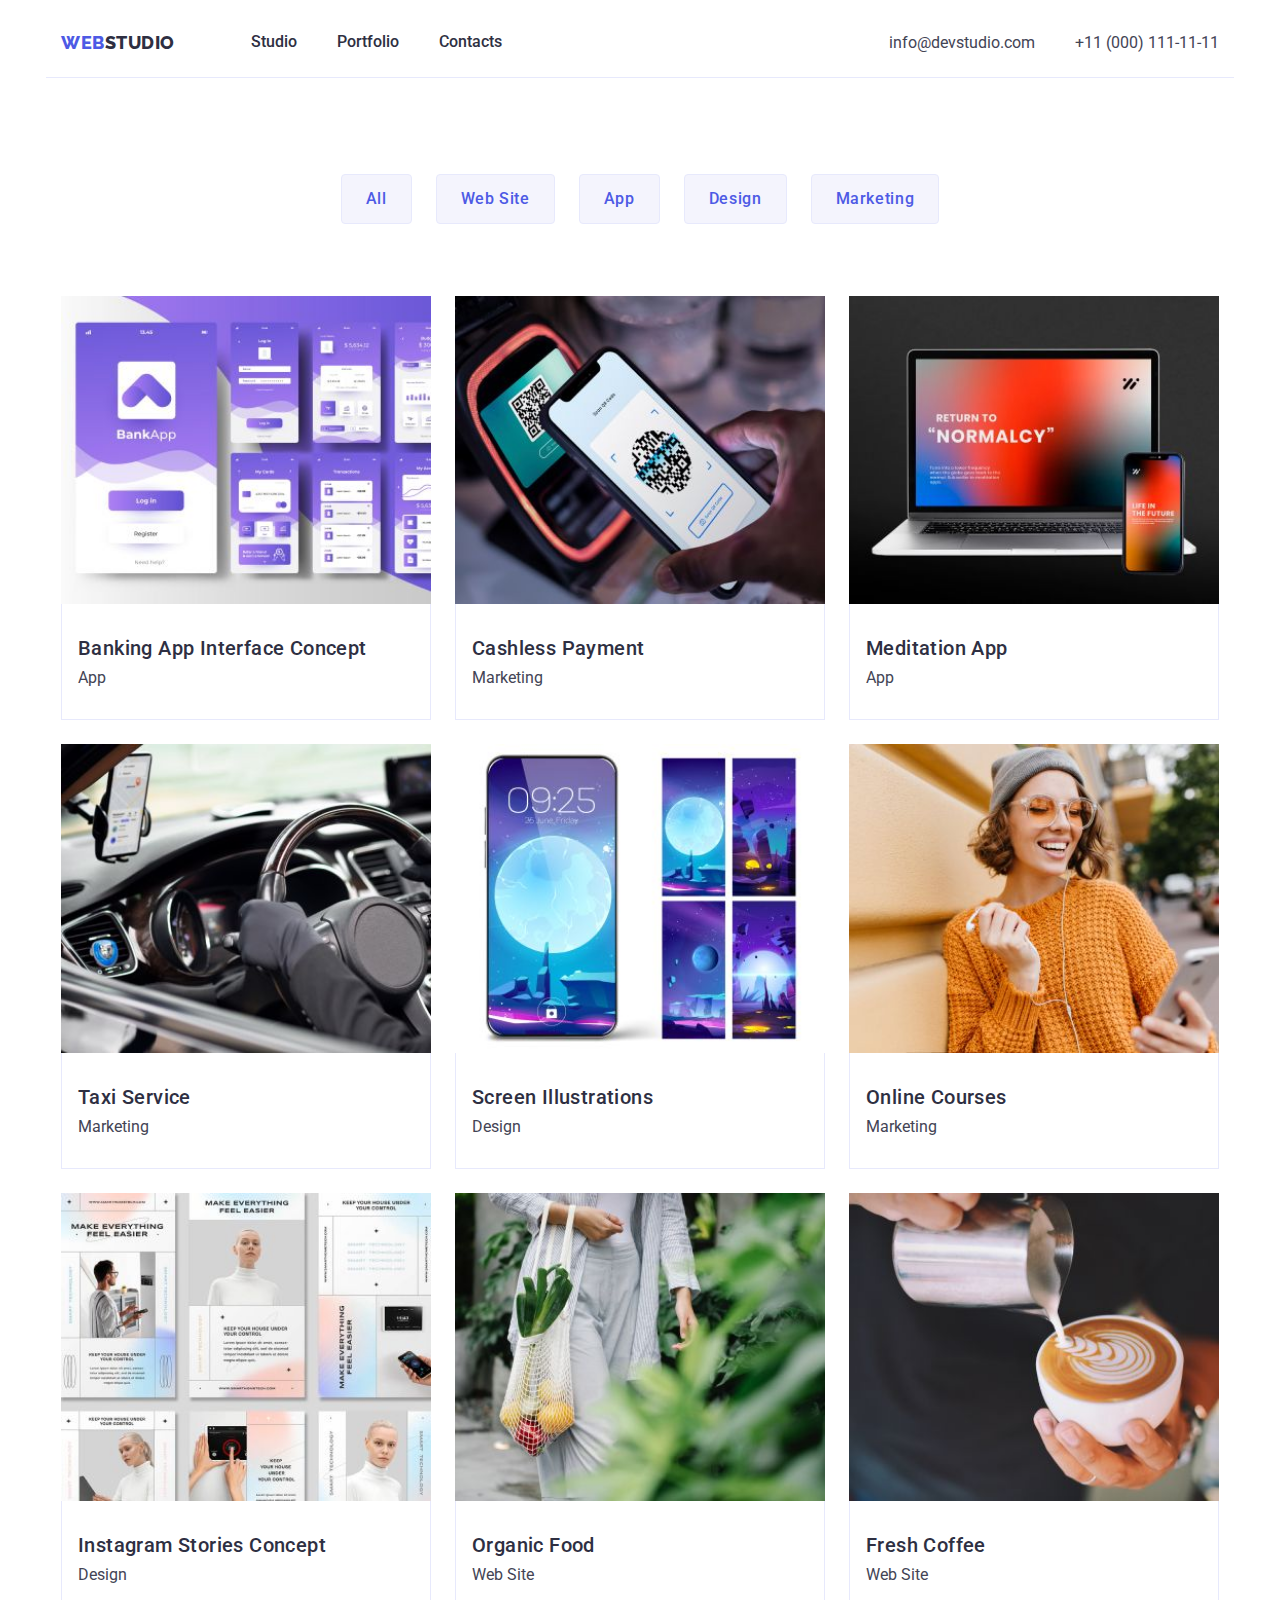
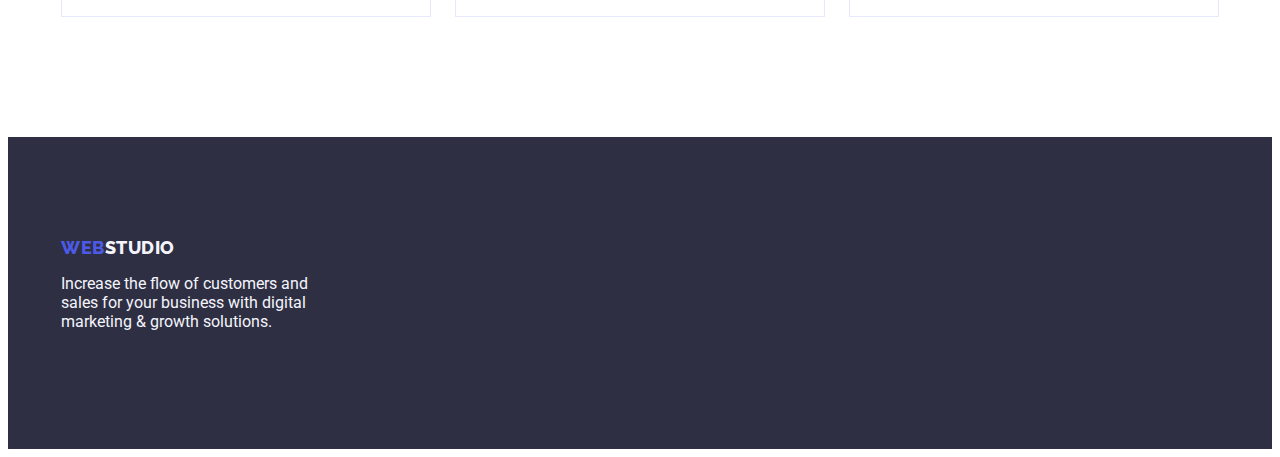
==== portfolio.html @ d9684018 "Update HTML, CSS" ====
<!DOCTYPE html>
<html lang="en">

<head>
    <meta charset="UTF-8">
    <meta http-equiv="X-UA-Compatible" content="IE=edge">
    <meta name="viewport" content="width=device-width, initial-scale=1.0">
    <title>portfolio</title>
    <link rel="preconnect" href="https://fonts.googleapis.com">
    <link rel="preconnect" href="https://fonts.gstatic.com" crossorigin>
    <link
        href="https://fonts.googleapis.com/css2?family=Raleway:wght@800&family=Roboto:wght@400;500;700;900&display=swap"
        rel="stylesheet">
    <link rel="stylesheet" href="https://cdnjs.cloudflare.com/ajax/libs/modern-normalize/2.0.0/modern-normalize.min.css"
        integrity="sha512-4xo8blKMVCiXpTaLzQSLSw3KFOVPWhm/TRtuPVc4WG6kUgjH6J03IBuG7JZPkcWMxJ5huwaBpOpnwYElP/m6wg=="
        crossorigin="anonymous" referrerpolicy="no-referrer" />
    <link rel="stylesheet" href="./css/styles.css">
</head>

<body>
    <header class="header">
        <div class="header-container container">
            <nav class="header-nav">
                <a class="header-logo link" href="./index.html">Web<span class="header-logo-accent">Studio</span></a>
                <ul class="header-nav-list list">
                    <li class="header-nav-item"><a class="nav-item link" href="./index.html">Studio</a></li>
                    <li class="header-nav-item">
                        <a class="nav-item link" href="./portfolio.html">Portfolio</a>
                    </li>
                    <li class="header-nav-item"><a class="nav-item link" href="">Contacts</a></li>
                </ul>
            </nav>

            <address class="header-contacts">
                <ul class="header-contacts-list list">
                    <li>
                        <a class="header-contacts-link link" href="mailto:info@devstudio.com">info@devstudio.com</a>
                    </li>
                    <li>
                        <a class="header-contacts-link link" href="tel:+110001111111">+11 (000) 111-11-11</a>
                    </li>
                </ul>
            </address>
        </div>
    </header>

    <main>
        <!-- ONE SECTION FOR THIS PAGE -->
        <section class="portfolio-main">
            <!-- SUBSECTION I -->
            <div class="filters-container container">
                <h1 class="visually-hidden">Decription of Portfolio</h1>
                <ul class="filter-btns list">
                    <li class="filter-btns-item"><button class="filter-btns-link link" type="button">All</button>
                    </li>
                    <li class="filter-btns-item"><button class="filter-btns-link link" type="button">Web Site</button>
                    </li>
                    <li class="filter-btns-item"><button class="filter-btns-link link" type="button">App</button>
                    </li>
                    <li class="filter-btns-item"><button class="filter-btns-link link" type="button">Design</button>
                    </li>
                    <li class="filter-btns-item"><button class="filter-btns-link link" type="button">Marketing</button>
                    </li>
                </ul>
            </div>

            <!-- SUBSECTION II -->
            <div class="project-cards-container container">
                <ul class="project-cards-list list">
                    <li class="project-cards-item">
                        <a class="project-cards-link link" href="">
                            <img class="project-cards-img" src="./images/banking_app.jpg"
                                alt="Banking App Interface Concept" width="360" height="300">
                            <div class="project-cards-wrapper">
                                <h2 class="features-subtitle">Banking App Interface Concept</h2>
                                <p class="features-text">App</p>
                            </div>
                        </a>
                    </li>
                    <li class="project-cards-item">
                        <a class="project-cards-link link" href="">
                            <img class="project-cards-img" src="./images/cashless_payment.jpg" alt="Cashless Payment"
                                width="360" height="300">
                            <div class="project-cards-wrapper">
                                <h2 class="features-subtitle">Cashless Payment</h2>
                                <p class="features-text">Marketing</p>
                            </div>
                        </a>
                    </li>
                    <li class="project-cards-item">
                        <a class="project-cards-link link" href="">
                            <img class="project-cards-img" src="./images/meditation_app.jpg" alt="Meditation App"
                                width="360" height="300">
                            <div class="project-cards-wrapper">
                                <h2 class="features-subtitle">Meditation App</h2>
                                <p class="features-text">App</p>
                            </div>
                        </a>
                    </li>
                    <li class="project-cards-item">
                        <a class="project-cards-link link" href="">
                            <img class="project-cards-img" src="./images/taxi_service.jpg" alt="Taxi Service"
                                width="360" height="300">
                            <div class="project-cards-wrapper">
                                <h2 class="features-subtitle">Taxi Service</h2>
                                <p class="features-text">Marketing</p>
                            </div>
                        </a>
                    </li>
                    <li class="project-cards-item">
                        <a class="project-cards-link link" href="">
                            <img class="project-cards-img" src="./images/screen_illustrations.jpg"
                                alt="Screen Illustrations" width="360" height="300">
                            <div class="project-cards-wrapper">
                                <h2 class="features-subtitle">Screen Illustrations</h2>
                                <p class="features-text">Design</p>
                            </div>
                        </a>
                    </li>
                    <li class="project-cards-item">
                        <a class="project-cards-link link" href="">
                            <img class="project-cards-img" src="./images/online_courses.jpg" alt="Online Courses"
                                width="360" height="300">
                            <div class="project-cards-wrapper">
                                <h2 class="features-subtitle">Online Courses</h2>
                                <p class="features-text">Marketing</p>
                            </div>
                        </a>
                    </li>
                    <li class="project-cards-item">
                        <a class="project-cards-link link" href="">
                            <img class="project-cards-img" src="./images/instagram_stories_concept.jpg"
                                alt="Instagram Stories Concept" width="360" height="300">
                            <div class="project-cards-wrapper">
                                <h2 class="features-subtitle">Instagram Stories Concept</h2>
                                <p class="features-text">Design</p>
                            </div>
                        </a>
                    </li>
                    <li class="project-cards-item">
                        <a class="project-cards-link link" href="">
                            <img class="project-cards-img" src="./images/organic_food.jpg" alt="Organic Food"
                                width="360" height="300">
                            <div class="project-cards-wrapper">
                                <h2 class="features-subtitle">Organic Food</h2>
                                <p class="features-text">Web Site</p>
                            </div>
                        </a>
                    </li>
                    <li class="project-cards-item">
                        <a class="project-cards-link link" href="">
                            <img class="project-cards-img" src="./images/fresh_coffee.jpg" alt="Fresh Coffee"
                                width="360" height="300">
                            <div class="project-cards-wrapper">
                                <h2 class="features-subtitle">Fresh Coffee</h2>
                                <p class="features-text">Web Site</p>
                            </div>
                        </a>
                    </li>
                </ul>
            </div>
        </section>
    </main>

    <footer class="footer">
        <div class="container">
            <a class="footer-logo link" href="./index.html">Web<span class="footer-logo-accent">Studio</span></a>
            <p class="footer-text">
                Increase the flow of customers and sales for your business with digital
                marketing & growth solutions.
            </p>
        </div>
    </footer>

</body>
---- css/styles.css ----
/* Default styles */
/*  font-size: 16px;
    font-style: normal;
    font-weight: 400;
    letter-spacing: normal;
    line-height: 1.2; */
:root {
  /* Fonts */
  --main-font: Roboto, sans-serif;
  --secondary-font: Raleway, sans-serif;
  /* Colors */
  --main-cl: #2e2f42;
  --accent-cl: #e7e9fc;
  --white-cl: #fff;
  --light-cl: #f4f4fd;
  --primary-cl: #4d5ae5;
  --dark-cl: #434455;
  /* BackgroundColors */
  --main-bg-cl: #fff;
  --hero-bg-cl: #2e2f42;
  --light-bg-cl: #f4f4fd;
  --beige-bg-cl: #fcf1e0;
  --pressed-bg-cl: #404bbf;
  --success-bg-cl: #31d0aa;
  --subtle-bg-cl: #8e8f99;
  /* Other */
  --header-fw: 700;
  --medium-fw: 500;
  --default-fw: 400;
  --default-fs: 16px;
  --header-fs: 20px;
  --default-lh: 1.2;
  --main-lh: 1.5;
  --main-lt-space: 0.02em;
  --header-lt-space: 0.04em;
}

/**
  |============================
  | base styles
  |============================
**/
body {
  font-family: var(--main-font);
  color: var(--dark-cl);
}

*,
*::before,
*::after {
  box-sizing: inherit;
}

/* reset styles start */
h1,
h2,
h3,
h4,
h5,
h6,
p,
ul {
  margin: 0;
}

.list {
  list-style: none;
  margin: 0;
  padding: 0;
}

.link {
  text-decoration: none;
  color: currentColor;
}

.header-contacts {
  font-style: normal;
}

img {
  display: block;
  max-width: 100%;
  height: auto;
}

/* reset styles end */

.visually-hidden {
  position: absolute;
  width: 1px;
  height: 1px;
  margin: -1px;
  border: 0;
  padding: 0;
  white-space: nowrap;
  clip-path: inset(100%);
  clip: rect(0 0 0 0);
  overflow: hidden;
}

section {
  padding: 60px 0;
}

/* width: ширина контентної частини(1128px) + падінги по боках(15px) = 1158px */

.container {
  width: 1158px;
  padding: 0 15px;
  margin: 0 auto;
}

.header-container {
  display: flex;
  align-items: center;
  justify-content: space-between;
  border-bottom: 1px solid var(--accent-cl);
}

.header-nav,
.header-contacts {
  display: flex;
}

.header-nav {
  margin-right: 332px;
}

.header-logo,
.footer-logo {
  color: var(--primary-cl);
  font-family: var(--secondary-font);
  font-size: 18px;
  font-weight: 800;
  line-height: 1.17;
  letter-spacing: 0.03em;
  text-transform: uppercase;
  display: inline-flex;
  padding-top: 24px;
  padding-bottom: 24px;
}

.header-logo-accent {
  color: var(--main-cl);
  margin-right: 76px;
}

.header-logo,
.footer-logo,
.nav-item,
.header-contacts-link,
.project-cards-link {
  text-decoration: none;
}

.header-nav-list,
.header-contacts-list {
  display: flex;
  gap: 40px;
}

.nav-item {
  color: var(--main-cl);
  font-weight: var(--medium-fw);
  display: block;
  padding-top: 24px;
  padding-bottom: 24px;
}

.header-contacts-link {
  display: block;
  padding-top: 24px;
  padding-bottom: 24px;
}

.nav-item:hover,
.nav-item:focus,
.header-nav-link:hover,
.header-nav-link:focus,
.header-contacts-link:hover,
.header-contacts-link:focus {
  color: var(--pressed-bg-cl);
}

/**
  |============================
  | SECTION HERO styles
  |============================
**/

.hero {
  padding: 0 0 60px;
}

.hero-container {
  width: 1440px;
  min-height: 600px;
  background-color: var(--hero-bg-cl);
}

.hero-title {
  color: var(--white-cl);
  font-size: 56px;
  font-weight: var(--header-fw);
  line-height: 1.07;
  letter-spacing: var(--main-lt-space);
  width: 496px;
  text-align: center;
  padding: 188px 472px 48px;
}

.hero-btn {
  color: var(--white-cl);
  font-family: inherit;
  font-size: var(--default-fs);
  font-weight: var(--medium-fw);
  line-height: var(--main-lh);
  letter-spacing: var(--header-lt-space);
  background-color: var(--primary-cl);
  border-radius: 4px;
  box-shadow: 0px 4px 4px 0px rgba(0, 0, 0, 0.15);
  padding: 16px 32px;
  min-width: 105px;
  min-height: 24px;
  cursor: pointer;
}

.hero-wrapper {
  display: flex;
  justify-content: center;
}

.hero-btn-link:hover,
.hero-btn-link:focus {
  background-color: var(--pressed-bg-cl);
}

/**
  |============================
  | SECTION I styles
  |============================
**/

.features {}

.features-list {
  display: flex;
  justify-content: space-between;
  gap: 24px;
}

.features-item {
  min-width: 264px;
  min-height: 104px;
}

.features-subtitle {
  color: var(--main-cl);
  font-size: var(--header-fs);
  font-weight: var(--medium-fw);
  letter-spacing: var(--main-lt-space);
  line-height: var(--default-lh);
  margin-bottom: 8px;
}

.header-contacts-link,
.features-text {
  color: var(--dark-cl);
  font-size: var(--default-fs);
  font-weight: var(--default-fw);
}

.filter-btns-link {
  color: var(--primary-cl);
  font-family: inherit;
  font-size: var(--default-fs);
  font-weight: var(--medium-fw);
  line-height: var(--main-lh);
  letter-spacing: var(--header-lt-space);
  cursor: pointer;
}

.filter-btns-link:hover,
.filter-btns-link:focus {
  color: var(--white-cl);
  background-color: var(--pressed-bg-cl);
}

.features,
.teamcards {
  font-size: var(--header-fs);
  font-weight: var(--medium-fw);
  line-height: var(--header-lh);
}

/**
  |============================
  | SECTION II styles
  |============================
**/
.what-are-we-section {
  padding-bottom: 120px;
}

.section-title {
  margin: 0 auto;
  text-align: center;
  margin-bottom: 72px;
}

.what-are-we-list {
  display: flex;
  flex-wrap: wrap;
  margin: 0;
  gap: 24px;
  justify-content: space-between;
}

/**
  |============================
  | SECTION III styles
  |============================
**/
.teamcards {
  padding: 120px 0;
}

.what-are-we-title,
.teamcards-title {
  color: var(--main-cl);
  font-size: 36px;
  font-weight: var(--header-fw);
  line-height: 1.11;
  letter-spacing: var(--main-lt-space);
  text-transform: capitalize;
}

.teamcards,
.filter-btns-link {
  background-color: var(--light-bg-cl);
}

.teamcards-content-list {
  display: flex;
  flex-wrap: wrap;
  margin: 0;
  gap: 24px;
}

.teamcards-content-item {
  background-color: var(--main-bg-cl);
  padding-bottom: 0px;
  text-align: center;
  flex-basis: calc((100% - 24px * 3) / 4);
}

.teamcards-content-title {
  color: var(--main-cl);
  font-size: var(--header-fs);
  font-weight: var(--medium-fw);
  letter-spacing: var(--main-lt-space);
  line-height: var(--default-lh);
  margin-bottom: 8px;
}

.teamcards-content-text {
  color: var(--dark-cl);
  font-size: var(--default-fs);
  font-weight: var(--default-fw);
}

.teamcards-content-block {
  padding: 32px 0;
}

.teamcards-img,
.project-cards-img {
  width: 100%;
  object-fit: cover;
  object-position: center;
}

.footer-logo {
  padding: 100px 0 16px;
}

/**
  |============================
  | portfolio styles
  |============================
**/

.filters-container {
  padding: 36px 0 72px;
}

.filter-btns {
  display: flex;
  justify-content: center;
  align-items: center;
  gap: 24px;
}

.filter-btns-item {}

.filter-btns-link {
  padding: 12px 24px;
  border-radius: 4px;
  border: 1px solid var(--accent-cl);
}

.project-cards-container {
  padding-bottom: 60px;
  margin: 0 auto;
}

.project-cards-list {
  display: flex;
  flex-wrap: wrap;
  gap: 24px;
}

.project-cards-item {
  flex-basis: calc((100% - 24px * 2) / 3);
}

.project-cards-wrapper {
  border: 1px solid var(--accent-cl);
  background: var(--white, #FFF);
  padding: 32px 16px;
  border-top: none;
}

/**
  |============================
  |Footer styles
  |============================
**/

.footer {
  min-height: 312px;
  background-color: var(--hero-bg-cl);
}

.footer-logo-accent,
.footer-text {
  color: var(--light-cl);
}

.footer-text {
  font-size: var(--default-fs);
  font-weight: var(--default-fw);
  width: 264px;
  padding-bottom: 100px;
}
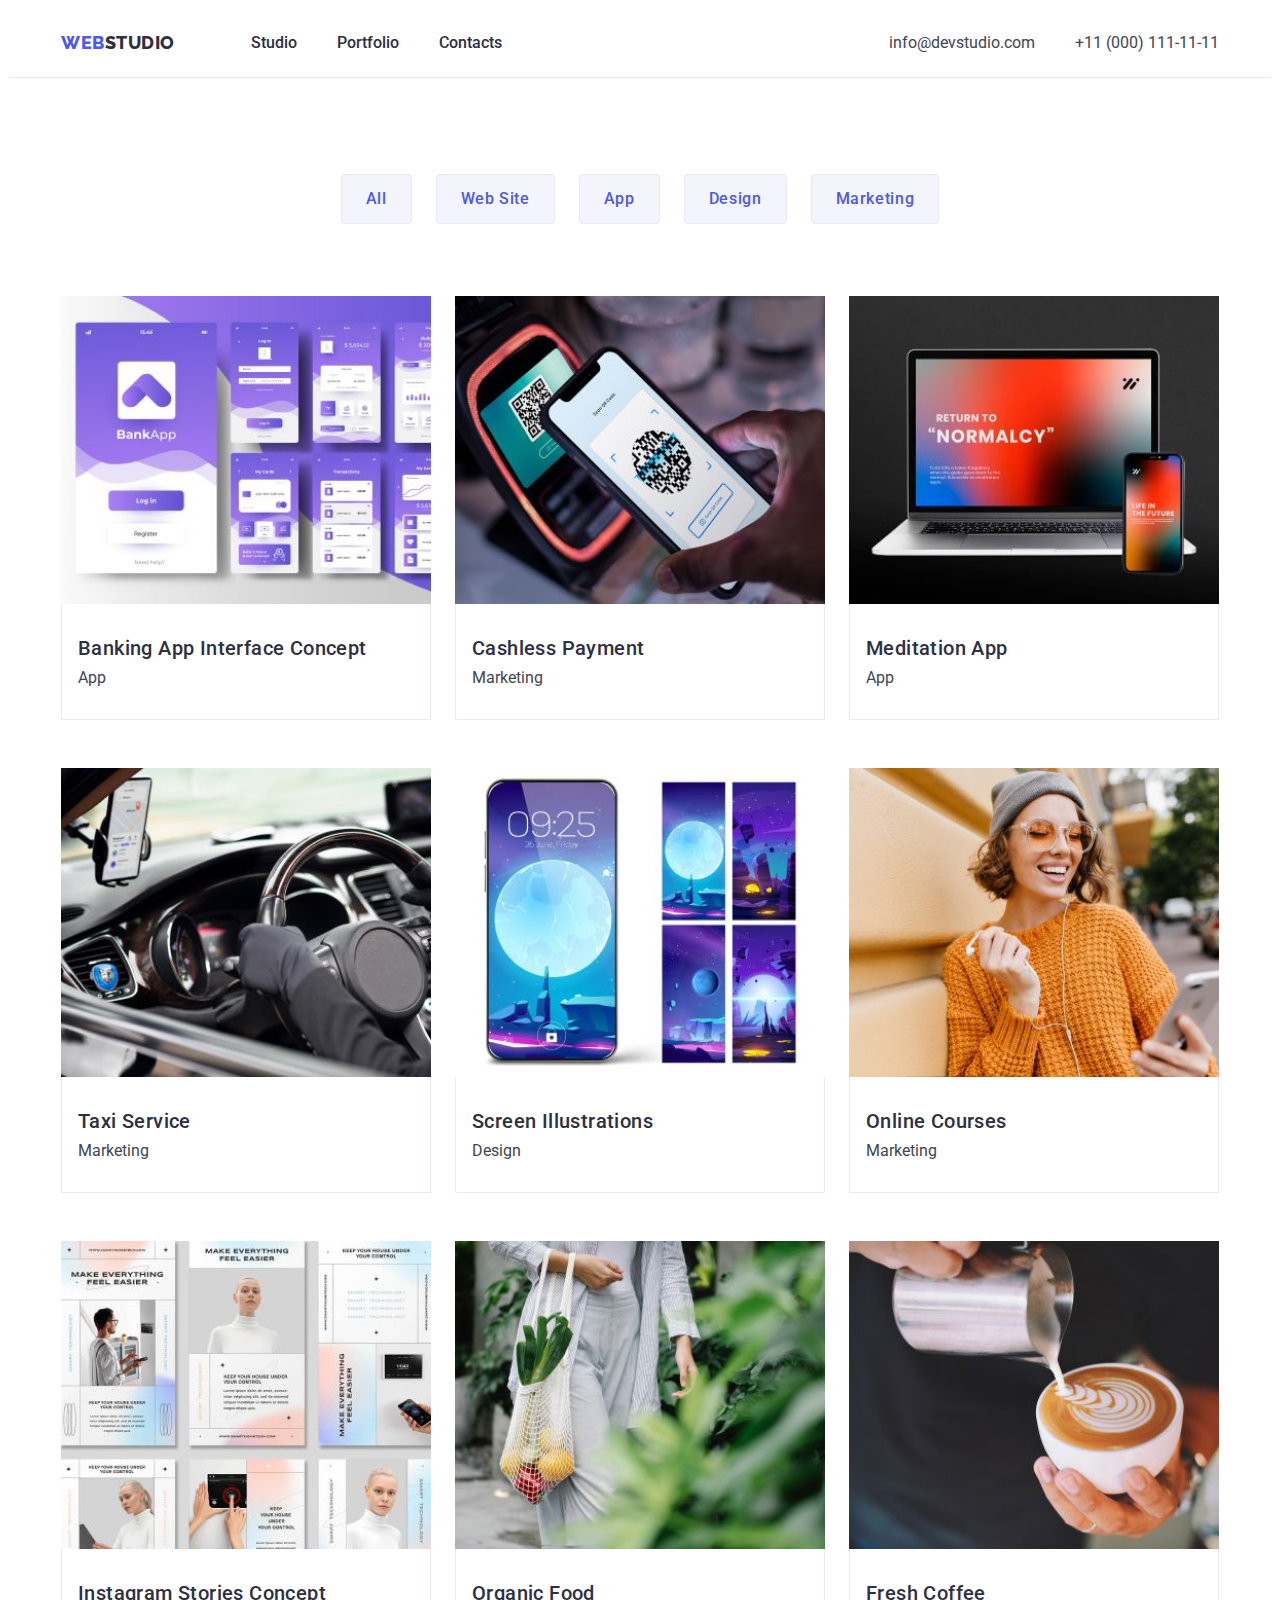
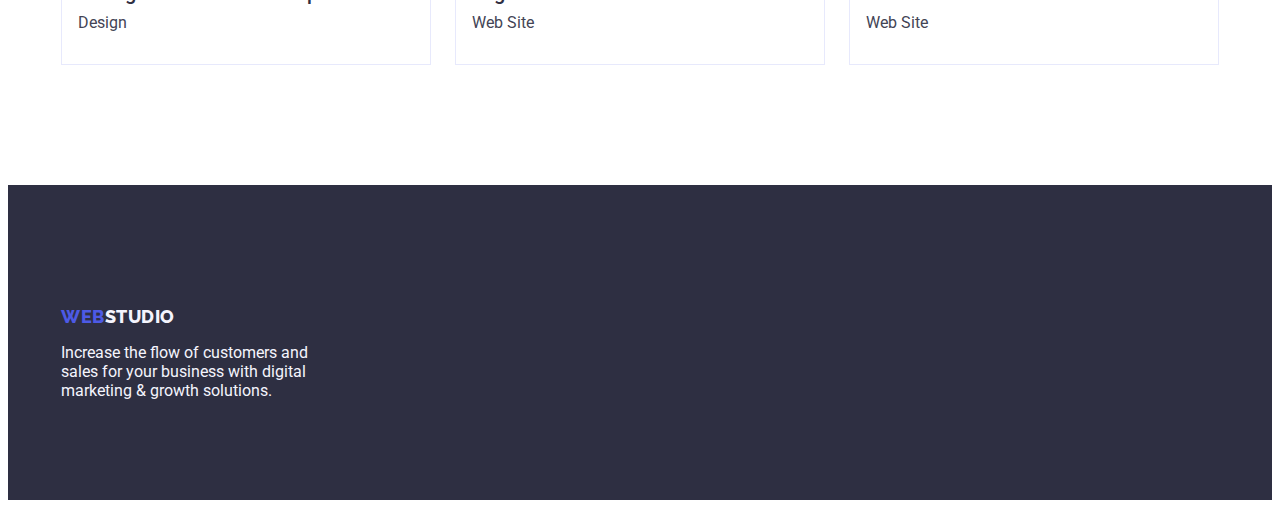
==== commit 9e33d03d: "Update 1st check-up" ====
--- a/portfolio.html
+++ b/portfolio.html
@@ -48,122 +48,125 @@
         <!-- ONE SECTION FOR THIS PAGE -->
         <section class="portfolio-main">
             <!-- SUBSECTION I -->
-            <div class="filters-container container">
-                <h1 class="visually-hidden">Decription of Portfolio</h1>
-                <ul class="filter-btns list">
-                    <li class="filter-btns-item"><button class="filter-btns-link link" type="button">All</button>
-                    </li>
-                    <li class="filter-btns-item"><button class="filter-btns-link link" type="button">Web Site</button>
-                    </li>
-                    <li class="filter-btns-item"><button class="filter-btns-link link" type="button">App</button>
-                    </li>
-                    <li class="filter-btns-item"><button class="filter-btns-link link" type="button">Design</button>
-                    </li>
-                    <li class="filter-btns-item"><button class="filter-btns-link link" type="button">Marketing</button>
-                    </li>
-                </ul>
-            </div>
-
-            <!-- SUBSECTION II -->
-            <div class="project-cards-container container">
-                <ul class="project-cards-list list">
-                    <li class="project-cards-item">
-                        <a class="project-cards-link link" href="">
-                            <img class="project-cards-img" src="./images/banking_app.jpg"
-                                alt="Banking App Interface Concept" width="360" height="300">
-                            <div class="project-cards-wrapper">
-                                <h2 class="features-subtitle">Banking App Interface Concept</h2>
-                                <p class="features-text">App</p>
-                            </div>
-                        </a>
-                    </li>
-                    <li class="project-cards-item">
-                        <a class="project-cards-link link" href="">
-                            <img class="project-cards-img" src="./images/cashless_payment.jpg" alt="Cashless Payment"
-                                width="360" height="300">
-                            <div class="project-cards-wrapper">
-                                <h2 class="features-subtitle">Cashless Payment</h2>
-                                <p class="features-text">Marketing</p>
-                            </div>
-                        </a>
-                    </li>
-                    <li class="project-cards-item">
-                        <a class="project-cards-link link" href="">
-                            <img class="project-cards-img" src="./images/meditation_app.jpg" alt="Meditation App"
-                                width="360" height="300">
-                            <div class="project-cards-wrapper">
-                                <h2 class="features-subtitle">Meditation App</h2>
-                                <p class="features-text">App</p>
-                            </div>
-                        </a>
-                    </li>
-                    <li class="project-cards-item">
-                        <a class="project-cards-link link" href="">
-                            <img class="project-cards-img" src="./images/taxi_service.jpg" alt="Taxi Service"
-                                width="360" height="300">
-                            <div class="project-cards-wrapper">
-                                <h2 class="features-subtitle">Taxi Service</h2>
-                                <p class="features-text">Marketing</p>
-                            </div>
-                        </a>
-                    </li>
-                    <li class="project-cards-item">
-                        <a class="project-cards-link link" href="">
-                            <img class="project-cards-img" src="./images/screen_illustrations.jpg"
-                                alt="Screen Illustrations" width="360" height="300">
-                            <div class="project-cards-wrapper">
-                                <h2 class="features-subtitle">Screen Illustrations</h2>
-                                <p class="features-text">Design</p>
-                            </div>
-                        </a>
-                    </li>
-                    <li class="project-cards-item">
-                        <a class="project-cards-link link" href="">
-                            <img class="project-cards-img" src="./images/online_courses.jpg" alt="Online Courses"
-                                width="360" height="300">
-                            <div class="project-cards-wrapper">
-                                <h2 class="features-subtitle">Online Courses</h2>
-                                <p class="features-text">Marketing</p>
-                            </div>
-                        </a>
-                    </li>
-                    <li class="project-cards-item">
-                        <a class="project-cards-link link" href="">
-                            <img class="project-cards-img" src="./images/instagram_stories_concept.jpg"
-                                alt="Instagram Stories Concept" width="360" height="300">
-                            <div class="project-cards-wrapper">
-                                <h2 class="features-subtitle">Instagram Stories Concept</h2>
-                                <p class="features-text">Design</p>
-                            </div>
-                        </a>
-                    </li>
-                    <li class="project-cards-item">
-                        <a class="project-cards-link link" href="">
-                            <img class="project-cards-img" src="./images/organic_food.jpg" alt="Organic Food"
-                                width="360" height="300">
-                            <div class="project-cards-wrapper">
-                                <h2 class="features-subtitle">Organic Food</h2>
-                                <p class="features-text">Web Site</p>
-                            </div>
-                        </a>
-                    </li>
-                    <li class="project-cards-item">
-                        <a class="project-cards-link link" href="">
-                            <img class="project-cards-img" src="./images/fresh_coffee.jpg" alt="Fresh Coffee"
-                                width="360" height="300">
-                            <div class="project-cards-wrapper">
-                                <h2 class="features-subtitle">Fresh Coffee</h2>
-                                <p class="features-text">Web Site</p>
-                            </div>
-                        </a>
-                    </li>
-                </ul>
+            <div class="portfolio-container container">
+                <div class="filters-container">
+                    <h1 class="visually-hidden">Decription of Portfolio</h1>
+                    <ul class="filter-btns list">
+                        <li class="filter-btns-item"><button class="filter-btns-link link" type="button">All</button>
+                        </li>
+                        <li class="filter-btns-item"><button class="filter-btns-link link" type="button">Web
+                                Site</button>
+                        </li>
+                        <li class="filter-btns-item"><button class="filter-btns-link link" type="button">App</button>
+                        </li>
+                        <li class="filter-btns-item"><button class="filter-btns-link link" type="button">Design</button>
+                        </li>
+                        <li class="filter-btns-item"><button class="filter-btns-link link"
+                                type="button">Marketing</button>
+                        </li>
+                    </ul>
+                </div>
+                <!-- SUBSECTION II -->
+                <div class="project-cards-container">
+                    <ul class="project-cards-list list">
+                        <li class="project-cards-item">
+                            <a class="project-cards-link link" href="">
+                                <img class="project-cards-img" src="./images/banking_app.jpg"
+                                    alt="Banking App Interface Concept" width="360" height="300">
+                                <div class="project-cards-wrapper">
+                                    <h2 class="features-subtitle">Banking App Interface Concept</h2>
+                                    <p class="features-text">App</p>
+                                </div>
+                            </a>
+                        </li>
+                        <li class="project-cards-item">
+                            <a class="project-cards-link link" href="">
+                                <img class="project-cards-img" src="./images/cashless_payment.jpg"
+                                    alt="Cashless Payment" width="360" height="300">
+                                <div class="project-cards-wrapper">
+                                    <h2 class="features-subtitle">Cashless Payment</h2>
+                                    <p class="features-text">Marketing</p>
+                                </div>
+                            </a>
+                        </li>
+                        <li class="project-cards-item">
+                            <a class="project-cards-link link" href="">
+                                <img class="project-cards-img" src="./images/meditation_app.jpg" alt="Meditation App"
+                                    width="360" height="300">
+                                <div class="project-cards-wrapper">
+                                    <h2 class="features-subtitle">Meditation App</h2>
+                                    <p class="features-text">App</p>
+                                </div>
+                            </a>
+                        </li>
+                        <li class="project-cards-item">
+                            <a class="project-cards-link link" href="">
+                                <img class="project-cards-img" src="./images/taxi_service.jpg" alt="Taxi Service"
+                                    width="360" height="300">
+                                <div class="project-cards-wrapper">
+                                    <h2 class="features-subtitle">Taxi Service</h2>
+                                    <p class="features-text">Marketing</p>
+                                </div>
+                            </a>
+                        </li>
+                        <li class="project-cards-item">
+                            <a class="project-cards-link link" href="">
+                                <img class="project-cards-img" src="./images/screen_illustrations.jpg"
+                                    alt="Screen Illustrations" width="360" height="300">
+                                <div class="project-cards-wrapper">
+                                    <h2 class="features-subtitle">Screen Illustrations</h2>
+                                    <p class="features-text">Design</p>
+                                </div>
+                            </a>
+                        </li>
+                        <li class="project-cards-item">
+                            <a class="project-cards-link link" href="">
+                                <img class="project-cards-img" src="./images/online_courses.jpg" alt="Online Courses"
+                                    width="360" height="300">
+                                <div class="project-cards-wrapper">
+                                    <h2 class="features-subtitle">Online Courses</h2>
+                                    <p class="features-text">Marketing</p>
+                                </div>
+                            </a>
+                        </li>
+                        <li class="project-cards-item">
+                            <a class="project-cards-link link" href="">
+                                <img class="project-cards-img" src="./images/instagram_stories_concept.jpg"
+                                    alt="Instagram Stories Concept" width="360" height="300">
+                                <div class="project-cards-wrapper">
+                                    <h2 class="features-subtitle">Instagram Stories Concept</h2>
+                                    <p class="features-text">Design</p>
+                                </div>
+                            </a>
+                        </li>
+                        <li class="project-cards-item">
+                            <a class="project-cards-link link" href="">
+                                <img class="project-cards-img" src="./images/organic_food.jpg" alt="Organic Food"
+                                    width="360" height="300">
+                                <div class="project-cards-wrapper">
+                                    <h2 class="features-subtitle">Organic Food</h2>
+                                    <p class="features-text">Web Site</p>
+                                </div>
+                            </a>
+                        </li>
+                        <li class="project-cards-item">
+                            <a class="project-cards-link link" href="">
+                                <img class="project-cards-img" src="./images/fresh_coffee.jpg" alt="Fresh Coffee"
+                                    width="360" height="300">
+                                <div class="project-cards-wrapper">
+                                    <h2 class="features-subtitle">Fresh Coffee</h2>
+                                    <p class="features-text">Web Site</p>
+                                </div>
+                            </a>
+                        </li>
+                    </ul>
+                </div>
             </div>
         </section>
     </main>
 
     <footer class="footer">
-        <div class="container">
+        <div class="footer-container container">
             <a class="footer-logo link" href="./index.html">Web<span class="footer-logo-accent">Studio</span></a>
             <p class="footer-text">
                 Increase the flow of customers and sales for your business with digital
--- a/css/styles.css
+++ b/css/styles.css
@@ -5,6 +5,7 @@
     letter-spacing: normal;
     line-height: 1.2; */
 :root {
+  scroll-behavior: smooth;
   /* Fonts */
   --main-font: Roboto, sans-serif;
   --secondary-font: Raleway, sans-serif;
@@ -15,7 +16,7 @@
   --light-cl: #f4f4fd;
   --primary-cl: #4d5ae5;
   --dark-cl: #434455;
-  /* BackgroundColors */
+  /* Background Colors */
   --main-bg-cl: #fff;
   --hero-bg-cl: #2e2f42;
   --light-bg-cl: #f4f4fd;
@@ -66,7 +67,7 @@
 .list {
   list-style: none;
   margin: 0;
-  padding: 0;
+  padding-left: 0;
 }
 
 .link {
@@ -99,10 +100,6 @@
   overflow: hidden;
 }
 
-section {
-  padding: 60px 0;
-}
-
 /* width: ширина контентної частини(1128px) + падінги по боках(15px) = 1158px */
 
 .container {
@@ -111,23 +108,349 @@
   margin: 0 auto;
 }
 
+.header {
+  border-bottom: 1px solid var(--accent-cl);
+}
+
 .header-container {
   display: flex;
   align-items: center;
   justify-content: space-between;
-  border-bottom: 1px solid var(--accent-cl);
 }
 
 .header-nav,
 .header-contacts {
   display: flex;
+  align-items: center;
 }
 
 .header-nav {
   margin-right: 332px;
 }
 
+.header-logo {
+  color: var(--primary-cl);
+  font-family: var(--secondary-font);
+  font-size: 18px;
+  font-weight: 800;
+  line-height: 1.17;
+  letter-spacing: 0.03em;
+  text-transform: uppercase;
+  padding-top: 24px;
+  padding-bottom: 24px;
+  margin-right: 76px;
+}
+
+.header-logo-accent {
+  color: var(--main-cl);
+}
+
 .header-logo,
+.footer-logo,
+.nav-item,
+.header-contacts-link,
+.project-cards-link {
+  text-decoration: none;
+}
+
+.header-nav-list,
+.header-contacts-list {
+  display: flex;
+  gap: 40px;
+}
+
+.nav-item {
+  color: var(--main-cl);
+  font-weight: var(--medium-fw);
+  display: block;
+  padding-top: 24px;
+  padding-bottom: 24px;
+}
+
+.header-contacts-link {
+  display: block;
+  padding-top: 24px;
+  padding-bottom: 24px;
+}
+
+.nav-item:hover,
+.nav-item:focus,
+.header-nav-link:hover,
+.header-nav-link:focus,
+.header-contacts-link:hover,
+.header-contacts-link:focus {
+  color: var(--pressed-bg-cl);
+}
+
+/**
+  |============================
+  | SECTION HERO styles
+  |============================
+**/
+
+.hero {
+  padding: 188px 0;
+  background-color: var(--hero-bg-cl);
+}
+
+.hero-container {
+  width: 1440px;
+  max-height: 600px;
+}
+
+.hero-title {
+  color: var(--white-cl);
+  font-size: 56px;
+  font-weight: var(--header-fw);
+  line-height: 1.07;
+  letter-spacing: var(--main-lt-space);
+  max-width: 496px;
+  text-align: center;
+  padding: 0 472px 48px;
+}
+
+.hero-btn {
+  display: block;
+  margin: 0 auto;
+  color: var(--white-cl);
+  font-family: inherit;
+  font-size: var(--default-fs);
+  font-weight: var(--medium-fw);
+  line-height: var(--main-lh);
+  letter-spacing: var(--header-lt-space);
+  background-color: var(--primary-cl);
+  border: none;
+  border-radius: 4px;
+  min-width: 169px;
+  height: 56px;
+  cursor: pointer;
+}
+
+.button {
+  padding: 16px 32px;
+}
+
+.hero-btn-link:hover,
+.hero-btn-link:focus {
+  background-color: var(--pressed-bg-cl);
+}
+
+/**
+  |============================
+  | SECTION I styles
+  |============================
+**/
+
+.features {
+  padding: 120px 0;
+}
+
+.features,
+.teamcards {
+  font-size: var(--header-fs);
+  font-weight: var(--medium-fw);
+  line-height: var(--header-lh);
+}
+
+.features-list {
+  display: flex;
+  gap: 24px;
+}
+
+.features-item {
+  flex-basis: calc((100% - 3 * 24px) / 4);
+  width: 264px;
+  min-height: 72px;
+}
+
+.features-subtitle {
+  color: var(--main-cl);
+  font-size: var(--header-fs);
+  font-weight: var(--medium-fw);
+  letter-spacing: var(--main-lt-space);
+  line-height: var(--default-lh);
+  margin-bottom: 8px;
+}
+
+.header-contacts-link,
+.features-text {
+  color: var(--dark-cl);
+  font-size: var(--default-fs);
+  font-weight: var(--default-fw);
+}
+
+.features-text {
+  width: 264px;
+}
+
+/**
+  |============================
+  | SECTION II styles
+  |============================
+**/
+.what-are-we-section {
+  padding-bottom: 120px;
+}
+
+.section-title {
+  margin: 0 auto;
+  text-align: center;
+  margin-bottom: 72px;
+}
+
+.what-are-we-list {
+  display: flex;
+  flex-wrap: wrap;
+  margin: 0;
+  gap: 24px;
+}
+
+.what-are-we-item {
+  flex-basis: calc((100% - 48px) / 3);
+}
+
+/**
+  |============================
+  | SECTION III styles
+  |============================
+**/
+.teamcards {
+  padding: 120px 0;
+}
+
+.what-are-we-title,
+.teamcards-title {
+  color: var(--main-cl);
+  font-size: 36px;
+  font-weight: var(--header-fw);
+  line-height: 1.11;
+  letter-spacing: var(--main-lt-space);
+  text-transform: capitalize;
+}
+
+.teamcards,
+.filter-btns-link {
+  background-color: var(--light-bg-cl);
+}
+
+.teamcards-content-list {
+  display: flex;
+  flex-wrap: wrap;
+  margin: 0;
+  gap: 24px;
+}
+
+.teamcards-content-item {
+  background-color: var(--main-bg-cl);
+  padding-bottom: 0px;
+  text-align: center;
+  flex-basis: calc((100% - 24px * 3) / 4);
+  border-radius: 0px 0px 4px 4px;
+}
+
+.teamcards-content-title {
+  color: var(--main-cl);
+  font-size: var(--header-fs);
+  font-weight: var(--medium-fw);
+  letter-spacing: var(--main-lt-space);
+  line-height: var(--default-lh);
+  margin-bottom: 8px;
+}
+
+.teamcards-content-text {
+  color: var(--dark-cl);
+  font-size: var(--default-fs);
+  font-weight: var(--default-fw);
+}
+
+.teamcards-content-block {
+  padding: 32px 0;
+}
+
+.teamcards-img,
+.project-cards-img {
+  width: 100%;
+  object-fit: cover;
+  object-position: center;
+}
+
+/**
+  |============================
+  | portfolio styles
+  |============================
+**/
+.portfolio-container {
+  padding: 96px 0 120px 0;
+}
+
+.filters-container {
+  padding-bottom: 72px;
+}
+
+.filter-btns {
+  display: flex;
+  justify-content: center;
+  align-items: center;
+  gap: 24px;
+}
+
+.filter-btns-link {
+  color: var(--primary-cl);
+  font-family: inherit;
+  font-size: var(--default-fs);
+  font-weight: var(--medium-fw);
+  line-height: var(--main-lh);
+  letter-spacing: var(--header-lt-space);
+  padding: 12px 24px;
+  border-radius: 4px;
+  border: 1px solid var(--accent-cl);
+  cursor: pointer;
+}
+
+.filter-btns-link:hover,
+.filter-btns-link:focus {
+  color: var(--white-cl);
+  background-color: var(--pressed-bg-cl);
+  border: 1px solid transparent;
+}
+
+.project-cards-container {
+  margin: 0 auto;
+}
+
+.project-cards-list {
+  display: flex;
+  flex-wrap: wrap;
+  column-gap: 24px;
+  row-gap: 48px;
+}
+
+.project-cards-item {
+  flex-basis: calc((100% - 24px * 2) / 3);
+}
+
+.project-cards-wrapper {
+  background: var(--main-bg-cl);
+  padding: 32px 16px;
+  border: 1px solid var(--accent-cl);
+  border-top: none;
+}
+
+/**
+  |============================
+  |Footer styles
+  |============================
+**/
+
+.footer {
+  background-color: var(--hero-bg-cl);
+  padding: 100px 0;
+}
+
+.footer-container {
+  max-height: 312px;
+}
+
 .footer-logo {
   color: var(--primary-cl);
   font-family: var(--secondary-font);
@@ -136,311 +459,9 @@
   line-height: 1.17;
   letter-spacing: 0.03em;
   text-transform: uppercase;
-  display: inline-flex;
-  padding-top: 24px;
-  padding-bottom: 24px;
-}
-
-.header-logo-accent {
-  color: var(--main-cl);
-  margin-right: 76px;
-}
-
-.header-logo,
-.footer-logo,
-.nav-item,
-.header-contacts-link,
-.project-cards-link {
-  text-decoration: none;
-}
-
-.header-nav-list,
-.header-contacts-list {
-  display: flex;
-  gap: 40px;
-}
-
-.nav-item {
-  color: var(--main-cl);
-  font-weight: var(--medium-fw);
-  display: block;
-  padding-top: 24px;
-  padding-bottom: 24px;
-}
-
-.header-contacts-link {
-  display: block;
-  padding-top: 24px;
-  padding-bottom: 24px;
-}
-
-.nav-item:hover,
-.nav-item:focus,
-.header-nav-link:hover,
-.header-nav-link:focus,
-.header-contacts-link:hover,
-.header-contacts-link:focus {
-  color: var(--pressed-bg-cl);
-}
-
-/**
-  |============================
-  | SECTION HERO styles
-  |============================
-**/
-
-.hero {
-  padding: 0 0 60px;
-}
-
-.hero-container {
-  width: 1440px;
-  min-height: 600px;
-  background-color: var(--hero-bg-cl);
-}
-
-.hero-title {
-  color: var(--white-cl);
-  font-size: 56px;
-  font-weight: var(--header-fw);
-  line-height: 1.07;
-  letter-spacing: var(--main-lt-space);
-  width: 496px;
-  text-align: center;
-  padding: 188px 472px 48px;
-}
-
-.hero-btn {
-  color: var(--white-cl);
-  font-family: inherit;
-  font-size: var(--default-fs);
-  font-weight: var(--medium-fw);
-  line-height: var(--main-lh);
-  letter-spacing: var(--header-lt-space);
-  background-color: var(--primary-cl);
-  border-radius: 4px;
-  box-shadow: 0px 4px 4px 0px rgba(0, 0, 0, 0.15);
-  padding: 16px 32px;
-  min-width: 105px;
-  min-height: 24px;
-  cursor: pointer;
-}
-
-.hero-wrapper {
-  display: flex;
-  justify-content: center;
-}
-
-.hero-btn-link:hover,
-.hero-btn-link:focus {
-  background-color: var(--pressed-bg-cl);
-}
-
-/**
-  |============================
-  | SECTION I styles
-  |============================
-**/
-
-.features {}
-
-.features-list {
-  display: flex;
-  justify-content: space-between;
-  gap: 24px;
-}
-
-.features-item {
-  min-width: 264px;
-  min-height: 104px;
-}
-
-.features-subtitle {
-  color: var(--main-cl);
-  font-size: var(--header-fs);
-  font-weight: var(--medium-fw);
-  letter-spacing: var(--main-lt-space);
-  line-height: var(--default-lh);
-  margin-bottom: 8px;
-}
-
-.header-contacts-link,
-.features-text {
-  color: var(--dark-cl);
-  font-size: var(--default-fs);
-  font-weight: var(--default-fw);
-}
-
-.filter-btns-link {
-  color: var(--primary-cl);
-  font-family: inherit;
-  font-size: var(--default-fs);
-  font-weight: var(--medium-fw);
-  line-height: var(--main-lh);
-  letter-spacing: var(--header-lt-space);
-  cursor: pointer;
-}
-
-.filter-btns-link:hover,
-.filter-btns-link:focus {
-  color: var(--white-cl);
-  background-color: var(--pressed-bg-cl);
-}
-
-.features,
-.teamcards {
-  font-size: var(--header-fs);
-  font-weight: var(--medium-fw);
-  line-height: var(--header-lh);
-}
-
-/**
-  |============================
-  | SECTION II styles
-  |============================
-**/
-.what-are-we-section {
-  padding-bottom: 120px;
-}
-
-.section-title {
-  margin: 0 auto;
-  text-align: center;
-  margin-bottom: 72px;
-}
-
-.what-are-we-list {
-  display: flex;
-  flex-wrap: wrap;
-  margin: 0;
-  gap: 24px;
-  justify-content: space-between;
-}
-
-/**
-  |============================
-  | SECTION III styles
-  |============================
-**/
-.teamcards {
-  padding: 120px 0;
-}
-
-.what-are-we-title,
-.teamcards-title {
-  color: var(--main-cl);
-  font-size: 36px;
-  font-weight: var(--header-fw);
-  line-height: 1.11;
-  letter-spacing: var(--main-lt-space);
-  text-transform: capitalize;
-}
-
-.teamcards,
-.filter-btns-link {
-  background-color: var(--light-bg-cl);
-}
-
-.teamcards-content-list {
-  display: flex;
-  flex-wrap: wrap;
-  margin: 0;
-  gap: 24px;
-}
-
-.teamcards-content-item {
-  background-color: var(--main-bg-cl);
-  padding-bottom: 0px;
-  text-align: center;
-  flex-basis: calc((100% - 24px * 3) / 4);
-}
-
-.teamcards-content-title {
-  color: var(--main-cl);
-  font-size: var(--header-fs);
-  font-weight: var(--medium-fw);
-  letter-spacing: var(--main-lt-space);
-  line-height: var(--default-lh);
-  margin-bottom: 8px;
-}
-
-.teamcards-content-text {
-  color: var(--dark-cl);
-  font-size: var(--default-fs);
-  font-weight: var(--default-fw);
-}
-
-.teamcards-content-block {
-  padding: 32px 0;
-}
-
-.teamcards-img,
-.project-cards-img {
-  width: 100%;
-  object-fit: cover;
-  object-position: center;
-}
-
-.footer-logo {
-  padding: 100px 0 16px;
-}
-
-/**
-  |============================
-  | portfolio styles
-  |============================
-**/
-
-.filters-container {
-  padding: 36px 0 72px;
-}
-
-.filter-btns {
-  display: flex;
-  justify-content: center;
-  align-items: center;
-  gap: 24px;
-}
-
-.filter-btns-item {}
-
-.filter-btns-link {
-  padding: 12px 24px;
-  border-radius: 4px;
-  border: 1px solid var(--accent-cl);
-}
-
-.project-cards-container {
-  padding-bottom: 60px;
-  margin: 0 auto;
-}
-
-.project-cards-list {
-  display: flex;
-  flex-wrap: wrap;
-  gap: 24px;
-}
-
-.project-cards-item {
-  flex-basis: calc((100% - 24px * 2) / 3);
-}
-
-.project-cards-wrapper {
-  border: 1px solid var(--accent-cl);
-  background: var(--white, #FFF);
-  padding: 32px 16px;
-  border-top: none;
-}
-
-/**
-  |============================
-  |Footer styles
-  |============================
-**/
-
-.footer {
-  min-height: 312px;
-  background-color: var(--hero-bg-cl);
+  display: inline-block;
+  padding-top: 21px;
+  margin-bottom: 16px;
 }
 
 .footer-logo-accent,
@@ -452,5 +473,4 @@
   font-size: var(--default-fs);
   font-weight: var(--default-fw);
   width: 264px;
-  padding-bottom: 100px;
 }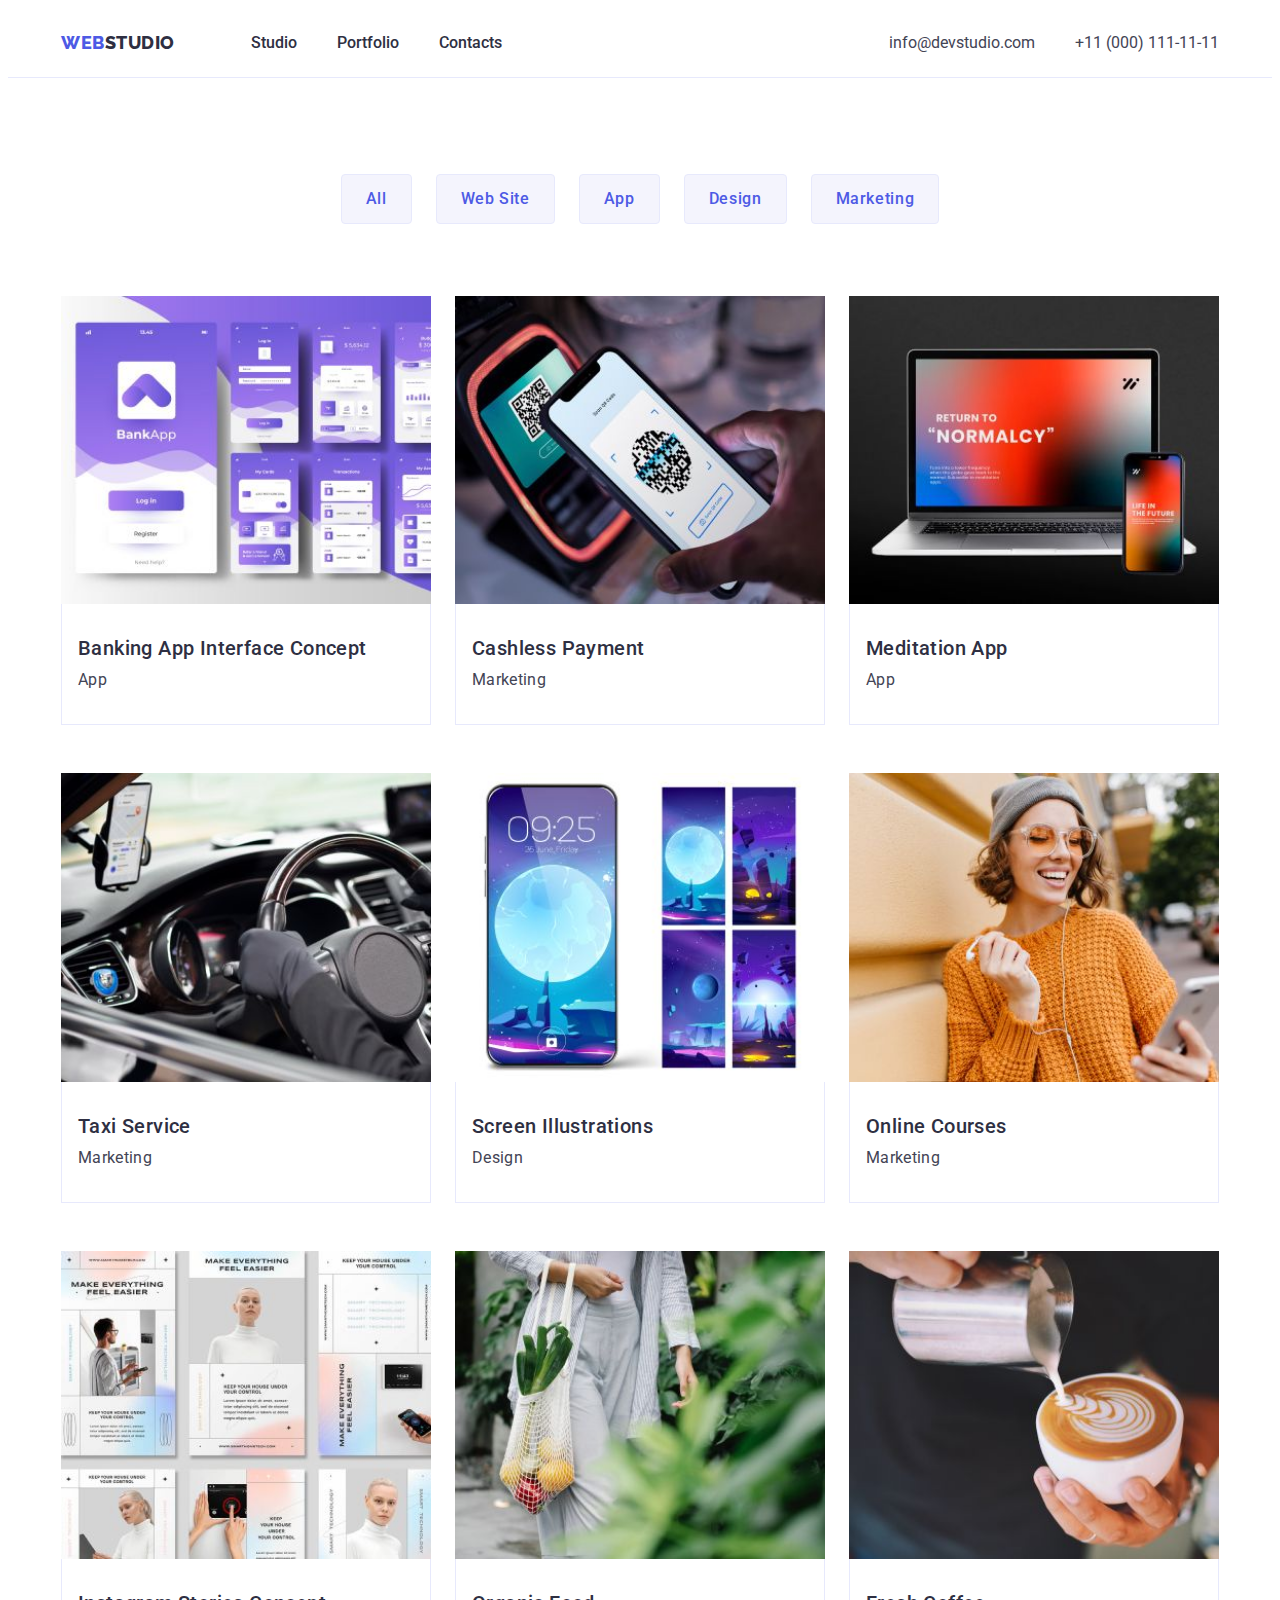
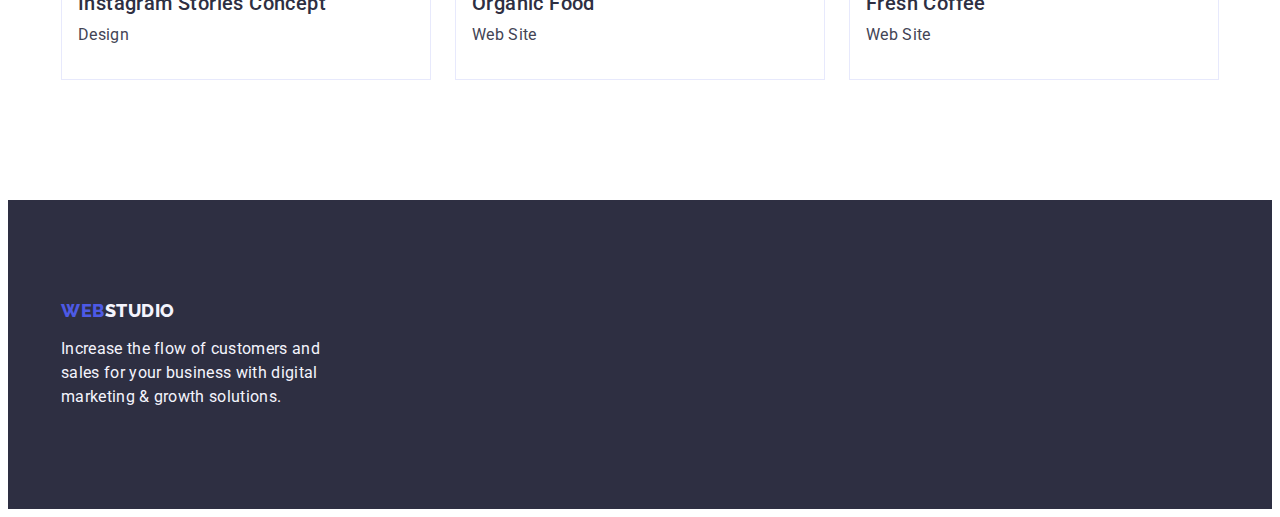
==== commit 686916ff: "Update portfolio.html" ====
--- a/portfolio.html
+++ b/portfolio.html
@@ -45,122 +45,115 @@
     </header>
 
     <main>
-        <!-- ONE SECTION FOR THIS PAGE -->
         <section class="portfolio-main">
-            <!-- SUBSECTION I -->
-            <div class="portfolio-container container">
-                <div class="filters-container">
-                    <h1 class="visually-hidden">Decription of Portfolio</h1>
-                    <ul class="filter-btns list">
-                        <li class="filter-btns-item"><button class="filter-btns-link link" type="button">All</button>
-                        </li>
-                        <li class="filter-btns-item"><button class="filter-btns-link link" type="button">Web
-                                Site</button>
-                        </li>
-                        <li class="filter-btns-item"><button class="filter-btns-link link" type="button">App</button>
-                        </li>
-                        <li class="filter-btns-item"><button class="filter-btns-link link" type="button">Design</button>
-                        </li>
-                        <li class="filter-btns-item"><button class="filter-btns-link link"
-                                type="button">Marketing</button>
-                        </li>
-                    </ul>
-                </div>
-                <!-- SUBSECTION II -->
-                <div class="project-cards-container">
-                    <ul class="project-cards-list list">
-                        <li class="project-cards-item">
-                            <a class="project-cards-link link" href="">
-                                <img class="project-cards-img" src="./images/banking_app.jpg"
-                                    alt="Banking App Interface Concept" width="360" height="300">
-                                <div class="project-cards-wrapper">
-                                    <h2 class="features-subtitle">Banking App Interface Concept</h2>
-                                    <p class="features-text">App</p>
-                                </div>
-                            </a>
-                        </li>
-                        <li class="project-cards-item">
-                            <a class="project-cards-link link" href="">
-                                <img class="project-cards-img" src="./images/cashless_payment.jpg"
-                                    alt="Cashless Payment" width="360" height="300">
-                                <div class="project-cards-wrapper">
-                                    <h2 class="features-subtitle">Cashless Payment</h2>
-                                    <p class="features-text">Marketing</p>
-                                </div>
-                            </a>
-                        </li>
-                        <li class="project-cards-item">
-                            <a class="project-cards-link link" href="">
-                                <img class="project-cards-img" src="./images/meditation_app.jpg" alt="Meditation App"
-                                    width="360" height="300">
-                                <div class="project-cards-wrapper">
-                                    <h2 class="features-subtitle">Meditation App</h2>
-                                    <p class="features-text">App</p>
-                                </div>
-                            </a>
-                        </li>
-                        <li class="project-cards-item">
-                            <a class="project-cards-link link" href="">
-                                <img class="project-cards-img" src="./images/taxi_service.jpg" alt="Taxi Service"
-                                    width="360" height="300">
-                                <div class="project-cards-wrapper">
-                                    <h2 class="features-subtitle">Taxi Service</h2>
-                                    <p class="features-text">Marketing</p>
-                                </div>
-                            </a>
-                        </li>
-                        <li class="project-cards-item">
-                            <a class="project-cards-link link" href="">
-                                <img class="project-cards-img" src="./images/screen_illustrations.jpg"
-                                    alt="Screen Illustrations" width="360" height="300">
-                                <div class="project-cards-wrapper">
-                                    <h2 class="features-subtitle">Screen Illustrations</h2>
-                                    <p class="features-text">Design</p>
-                                </div>
-                            </a>
-                        </li>
-                        <li class="project-cards-item">
-                            <a class="project-cards-link link" href="">
-                                <img class="project-cards-img" src="./images/online_courses.jpg" alt="Online Courses"
-                                    width="360" height="300">
-                                <div class="project-cards-wrapper">
-                                    <h2 class="features-subtitle">Online Courses</h2>
-                                    <p class="features-text">Marketing</p>
-                                </div>
-                            </a>
-                        </li>
-                        <li class="project-cards-item">
-                            <a class="project-cards-link link" href="">
-                                <img class="project-cards-img" src="./images/instagram_stories_concept.jpg"
-                                    alt="Instagram Stories Concept" width="360" height="300">
-                                <div class="project-cards-wrapper">
-                                    <h2 class="features-subtitle">Instagram Stories Concept</h2>
-                                    <p class="features-text">Design</p>
-                                </div>
-                            </a>
-                        </li>
-                        <li class="project-cards-item">
-                            <a class="project-cards-link link" href="">
-                                <img class="project-cards-img" src="./images/organic_food.jpg" alt="Organic Food"
-                                    width="360" height="300">
-                                <div class="project-cards-wrapper">
-                                    <h2 class="features-subtitle">Organic Food</h2>
-                                    <p class="features-text">Web Site</p>
-                                </div>
-                            </a>
-                        </li>
-                        <li class="project-cards-item">
-                            <a class="project-cards-link link" href="">
-                                <img class="project-cards-img" src="./images/fresh_coffee.jpg" alt="Fresh Coffee"
-                                    width="360" height="300">
-                                <div class="project-cards-wrapper">
-                                    <h2 class="features-subtitle">Fresh Coffee</h2>
-                                    <p class="features-text">Web Site</p>
-                                </div>
-                            </a>
-                        </li>
-                    </ul>
-                </div>
+            <div class="container">
+                <h1 class="visually-hidden">Decription of Portfolio</h1>
+                <ul class="filter-btns list">
+                    <li class="filter-btns-item"><button class="filter-btns-link link" type="button">All</button>
+                    </li>
+                    <li class="filter-btns-item"><button class="filter-btns-link link" type="button">Web
+                            Site</button>
+                    </li>
+                    <li class="filter-btns-item"><button class="filter-btns-link link" type="button">App</button>
+                    </li>
+                    <li class="filter-btns-item"><button class="filter-btns-link link" type="button">Design</button>
+                    </li>
+                    <li class="filter-btns-item"><button class="filter-btns-link link" type="button">Marketing</button>
+                    </li>
+                </ul>
+
+                <ul class="project-cards-list list">
+                    <li class="project-cards-item">
+                        <a class="project-cards-link link" href="">
+                            <img class="project-cards-img" src="./images/banking_app.jpg"
+                                alt="Banking App Interface Concept" width="360" height="300">
+                            <div class="project-cards-wrapper">
+                                <h2 class="features-subtitle">Banking App Interface Concept</h2>
+                                <p class="features-text">App</p>
+                            </div>
+                        </a>
+                    </li>
+                    <li class="project-cards-item">
+                        <a class="project-cards-link link" href="">
+                            <img class="project-cards-img" src="./images/cashless_payment.jpg" alt="Cashless Payment"
+                                width="360" height="300">
+                            <div class="project-cards-wrapper">
+                                <h2 class="features-subtitle">Cashless Payment</h2>
+                                <p class="features-text">Marketing</p>
+                            </div>
+                        </a>
+                    </li>
+                    <li class="project-cards-item">
+                        <a class="project-cards-link link" href="">
+                            <img class="project-cards-img" src="./images/meditation_app.jpg" alt="Meditation App"
+                                width="360" height="300">
+                            <div class="project-cards-wrapper">
+                                <h2 class="features-subtitle">Meditation App</h2>
+                                <p class="features-text">App</p>
+                            </div>
+                        </a>
+                    </li>
+                    <li class="project-cards-item">
+                        <a class="project-cards-link link" href="">
+                            <img class="project-cards-img" src="./images/taxi_service.jpg" alt="Taxi Service"
+                                width="360" height="300">
+                            <div class="project-cards-wrapper">
+                                <h2 class="features-subtitle">Taxi Service</h2>
+                                <p class="features-text">Marketing</p>
+                            </div>
+                        </a>
+                    </li>
+                    <li class="project-cards-item">
+                        <a class="project-cards-link link" href="">
+                            <img class="project-cards-img" src="./images/screen_illustrations.jpg"
+                                alt="Screen Illustrations" width="360" height="300">
+                            <div class="project-cards-wrapper">
+                                <h2 class="features-subtitle">Screen Illustrations</h2>
+                                <p class="features-text">Design</p>
+                            </div>
+                        </a>
+                    </li>
+                    <li class="project-cards-item">
+                        <a class="project-cards-link link" href="">
+                            <img class="project-cards-img" src="./images/online_courses.jpg" alt="Online Courses"
+                                width="360" height="300">
+                            <div class="project-cards-wrapper">
+                                <h2 class="features-subtitle">Online Courses</h2>
+                                <p class="features-text">Marketing</p>
+                            </div>
+                        </a>
+                    </li>
+                    <li class="project-cards-item">
+                        <a class="project-cards-link link" href="">
+                            <img class="project-cards-img" src="./images/instagram_stories_concept.jpg"
+                                alt="Instagram Stories Concept" width="360" height="300">
+                            <div class="project-cards-wrapper">
+                                <h2 class="features-subtitle">Instagram Stories Concept</h2>
+                                <p class="features-text">Design</p>
+                            </div>
+                        </a>
+                    </li>
+                    <li class="project-cards-item">
+                        <a class="project-cards-link link" href="">
+                            <img class="project-cards-img" src="./images/organic_food.jpg" alt="Organic Food"
+                                width="360" height="300">
+                            <div class="project-cards-wrapper">
+                                <h2 class="features-subtitle">Organic Food</h2>
+                                <p class="features-text">Web Site</p>
+                            </div>
+                        </a>
+                    </li>
+                    <li class="project-cards-item">
+                        <a class="project-cards-link link" href="">
+                            <img class="project-cards-img" src="./images/fresh_coffee.jpg" alt="Fresh Coffee"
+                                width="360" height="300">
+                            <div class="project-cards-wrapper">
+                                <h2 class="features-subtitle">Fresh Coffee</h2>
+                                <p class="features-text">Web Site</p>
+                            </div>
+                        </a>
+                    </li>
+                </ul>
             </div>
         </section>
     </main>
@@ -175,4 +168,6 @@
         </div>
     </footer>
 
-</body>+</body>
+
+</html>
--- a/css/styles.css
+++ b/css/styles.css
@@ -100,8 +100,6 @@
   overflow: hidden;
 }
 
-/* width: ширина контентної частини(1128px) + падінги по боках(15px) = 1158px */
-
 .container {
   width: 1158px;
   padding: 0 15px;
@@ -115,7 +113,6 @@
 .header-container {
   display: flex;
   align-items: center;
-  justify-content: space-between;
 }
 
 .header-nav,
@@ -125,7 +122,7 @@
 }
 
 .header-nav {
-  margin-right: 332px;
+  margin-right: auto;
 }
 
 .header-logo {
@@ -171,6 +168,9 @@
   display: block;
   padding-top: 24px;
   padding-bottom: 24px;
+  color: var(--dark-cl);
+  font-size: var(--default-fs);
+  font-weight: var(--default-fw);
 }
 
 .nav-item:hover,
@@ -206,7 +206,7 @@
   letter-spacing: var(--main-lt-space);
   max-width: 496px;
   text-align: center;
-  padding: 0 472px 48px;
+  margin: 0 auto 48px auto;
 }
 
 .hero-btn {
@@ -272,15 +272,12 @@
   margin-bottom: 8px;
 }
 
-.header-contacts-link,
 .features-text {
   color: var(--dark-cl);
   font-size: var(--default-fs);
   font-weight: var(--default-fw);
-}
-
-.features-text {
-  width: 264px;
+  letter-spacing: var(--main-lt-space);
+  line-height: var(--main-lh);
 }
 
 /**
@@ -379,12 +376,8 @@
   | portfolio styles
   |============================
 **/
-.portfolio-container {
+.portfolio-main {
   padding: 96px 0 120px 0;
-}
-
-.filters-container {
-  padding-bottom: 72px;
 }
 
 .filter-btns {
@@ -392,6 +385,7 @@
   justify-content: center;
   align-items: center;
   gap: 24px;
+  margin-bottom: 72px;
 }
 
 .filter-btns-link {
@@ -460,7 +454,6 @@
   letter-spacing: 0.03em;
   text-transform: uppercase;
   display: inline-block;
-  padding-top: 21px;
   margin-bottom: 16px;
 }
 
@@ -472,5 +465,7 @@
 .footer-text {
   font-size: var(--default-fs);
   font-weight: var(--default-fw);
+  letter-spacing: var(--main-lt-space);
+  line-height: var(--main-lh);
   width: 264px;
 }